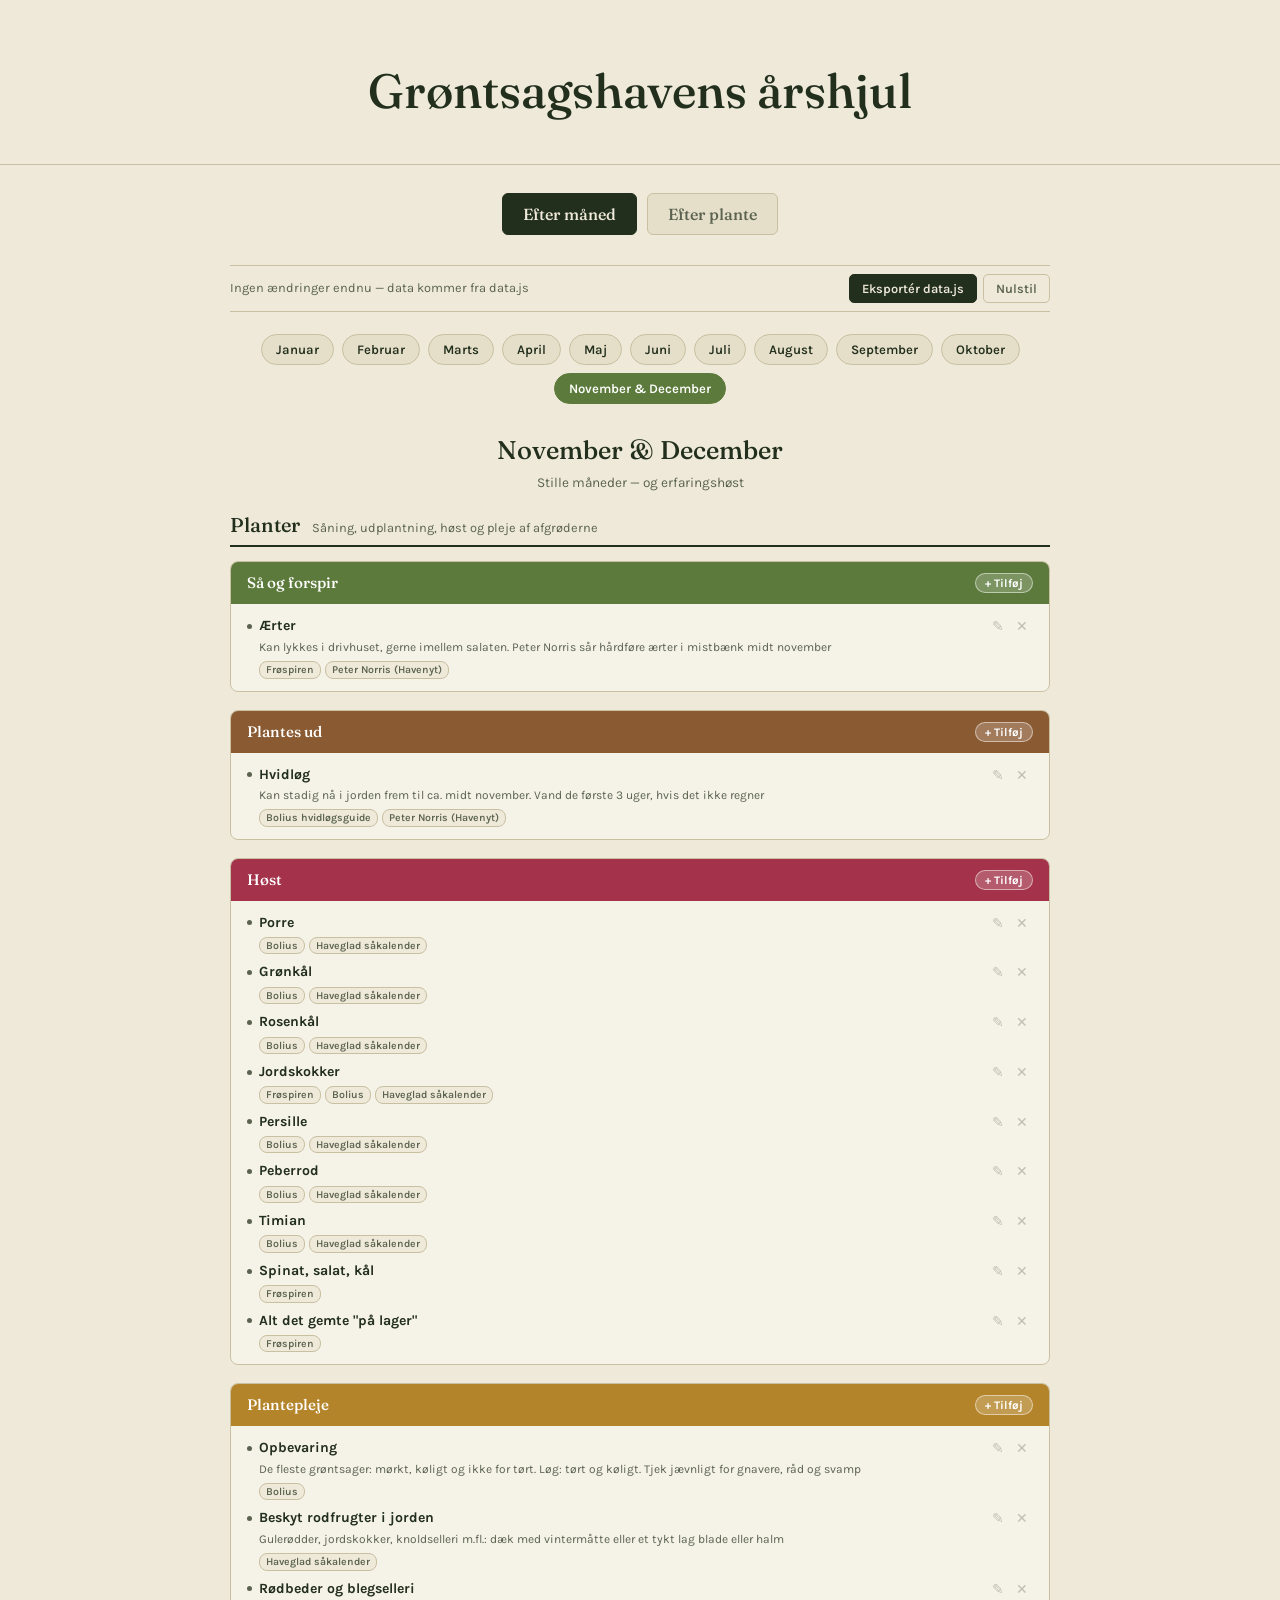
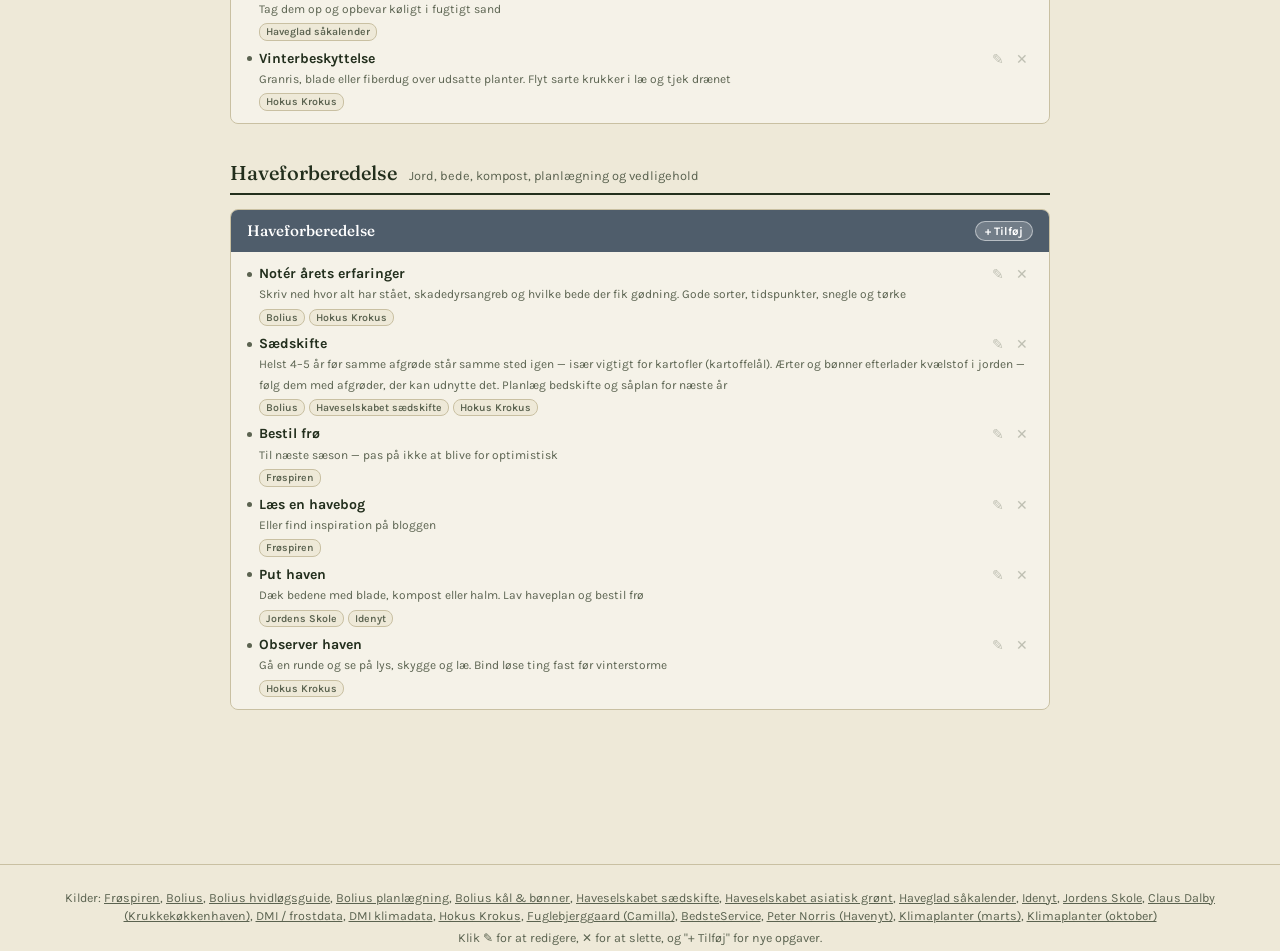
==== koekkenhave project/index.html @ a4cba25d "Add files via upload" ====
<!DOCTYPE html>
<html lang="da">
<head>
<meta charset="UTF-8">
<meta name="viewport" content="width=device-width, initial-scale=1.0">
<title>Grøntsagshavens årshjul</title>
<link rel="preconnect" href="https://fonts.googleapis.com">
<link rel="preconnect" href="https://fonts.gstatic.com" crossorigin>
<link href="https://fonts.googleapis.com/css2?family=Fraunces:ital,opsz,wght@0,9..144,400;0,9..144,500;0,9..144,600&family=Karla:wght@400;500;600;700&display=swap" rel="stylesheet">
<link rel="stylesheet" href="style.css">
</head>
<body>

  <header class="hero">
    <h1>Grøntsagshavens årshjul</h1>
  </header>

  <main class="wrap">

    <nav class="tabs">
      <button class="tab-btn active" data-tab="monthView">Efter måned</button>
      <button class="tab-btn" data-tab="plantView">Efter plante</button>
    </nav>

    <!-- Save / export bar -->
    <div class="savebar">
      <span id="saveStatus"></span>
      <span class="savebar-actions">
        <button id="exportBtn">Eksportér data.js</button>
        <button id="resetBtn" class="ghost">Nulstil</button>
      </span>
    </div>

    <section id="monthView" class="panel active">
      <div class="picker" id="monthPicker"></div>
      <div class="detail" id="monthDetail"></div>
    </section>

    <section id="plantView" class="panel">
      <input type="text" id="plantSearch" placeholder="Søg efter en afgrøde…">
      <div class="picker" id="plantPicker"></div>
      <div class="detail" id="plantDetail"></div>
    </section>

  </main>

  <!-- Popup form for adding/editing a task -->
  <dialog id="editDialog">
    <h3 id="dialogTitle">Tilføj opgave</h3>
    <label>Måned <select id="fMonth"></select></label>
    <label>Kategori <select id="fCat"></select></label>
    <label>Afgrøde / opgave <input type="text" id="fName" placeholder="fx Grønkål"></label>
    <label>Note <textarea id="fNote" rows="3" placeholder="Valgfrit — fx sort, tidspunkt, erfaring"></textarea></label>
    <div class="dialog-actions">
      <button id="fCancel" class="ghost">Annullér</button>
      <button id="fSave">Gem</button>
    </div>
  </dialog>

  <footer>
    <p id="sourceList"></p>
    <p>Klik ✎ for at redigere, ✕ for at slette, og "+ Tilføj" for nye opgaver.</p>
  </footer>

  <script src="data.js"></script>
  <script src="app.js"></script>
</body>
</html>
---- koekkenhave project/style.css ----
:root{
  --paper:#EEE9D8;
  --paper-alt:#E5DFC9;
  --ink:#232F1D;
  --ink-soft:#5B6350;
  --line:#C9C0A2;
  --grow:#5C7A3B;    /* Så og forspir */
  --grow-bg:#DCE6C9;
  --plant:#8A5A32;   /* Plantes ud */
  --plant-bg:#E9DAC4;
  --harvest:#A3324A; /* Høst */
  --harvest-bg:#EFD3D8;
  --tips:#B4842A;    /* Plantepleje */
  --tips-bg:#F1E1B8;
  --prep:#4F5D6B;    /* Haveforberedelse */
  --prep-bg:#DDE2E6;
}

*{box-sizing:border-box;}
html,body{margin:0;padding:0;}
body{
  background:var(--paper);
  color:var(--ink);
  font-family:'Karla', sans-serif;
  line-height:1.45;
}

.wrap{max-width:860px;margin:0 auto;padding:0 20px 80px;}

/* ---------- HERO ---------- */
header.hero{
  padding:56px 20px 28px;
  text-align:center;
  border-bottom:1px solid var(--line);
  margin-bottom:28px;
}
header.hero h1{
  font-family:'Fraunces', serif;
  font-weight:500;
  font-size:clamp(2rem, 5vw, 3rem);
  margin:0 0 10px;
}
header.hero p{
  max-width:520px;
  margin:0 auto;
  color:var(--ink-soft);
  font-size:.9rem;
}

/* ---------- TABS ---------- */
.tabs{
  display:flex;
  justify-content:center;
  gap:10px;
  margin-bottom:30px;
}
.tab-btn{
  font-family:'Fraunces', serif;
  font-size:1rem;
  font-weight:500;
  background:var(--paper-alt);
  border:1px solid var(--line);
  border-radius:6px;
  padding:10px 20px;
  cursor:pointer;
  color:var(--ink-soft);
}
.tab-btn.active{
  background:var(--ink);
  color:var(--paper);
  border-color:var(--ink);
}

.panel{display:none;}
.panel.active{display:block;}

/* ---------- PICKERS (month / plant buttons) ---------- */
.picker{
  display:flex;
  flex-wrap:wrap;
  gap:8px;
  justify-content:center;
  margin-bottom:28px;
}
.picker button{
  font-family:'Karla', sans-serif;
  font-size:.82rem;
  font-weight:600;
  background:var(--paper-alt);
  border:1px solid var(--line);
  border-radius:20px;
  padding:7px 14px;
  cursor:pointer;
  color:var(--ink);
}
.picker button.selected{
  background:var(--grow);
  border-color:var(--grow);
  color:#fff;
}

#plantSearch{
  display:block;
  width:100%;
  max-width:320px;
  margin:0 auto 18px;
  font-family:'Karla', sans-serif;
  font-size:.9rem;
  padding:9px 14px;
  border:1px solid var(--line);
  border-radius:20px;
  background:var(--paper-alt);
  color:var(--ink);
}

/* ---------- DETAIL CARDS ---------- */
.detail{min-height:120px;}

.category{
  margin-bottom:18px;
  border:1px solid var(--line);
  border-radius:8px;
  overflow:hidden;
}
.category h3{
  margin:0;
  padding:10px 16px;
  font-family:'Fraunces', serif;
  font-weight:500;
  font-size:.95rem;
  color:#fff;
}
.category.sow h3{background:var(--grow);}
.category.plantOut h3{background:var(--plant);}
.category.harvest h3{background:var(--harvest);}
.category.tips h3{background:var(--tips);}

.category ul{list-style:none;margin:0;padding:12px 16px;background:rgba(255,255,255,.4);}
.category li{margin:0 0 8px;padding-left:12px;position:relative;font-size:.88rem;}
.category li:last-child{margin-bottom:0;}
.category li::before{
  content:"";
  position:absolute;left:0;top:.55em;
  width:5px;height:5px;border-radius:50%;
  background:var(--ink-soft);
}
.category li b{display:block;}
.category li span{color:var(--ink-soft);font-size:.85em;}

.month-header{
  text-align:center;
  margin-bottom:18px;
}
.month-header h2{
  font-family:'Fraunces', serif;
  font-weight:500;
  margin:0;
  font-size:1.6rem;
}
.month-header p{color:var(--ink-soft);margin:4px 0 0;font-size:.85rem;}

.plant-year-item{
  border-bottom:1px solid var(--line);
  padding:10px 0;
}
.plant-year-item:last-child{border-bottom:none;}
.plant-year-item .m-label{
  font-family:'Fraunces', serif;
  font-weight:600;
  margin-right:8px;
}
.plant-year-item .cat-tag{
  display:inline-block;
  font-size:.7rem;
  font-weight:700;
  padding:2px 8px;
  border-radius:10px;
  color:#fff;
  margin-right:6px;
}
.cat-tag.sow{background:var(--grow);}
.cat-tag.plantOut{background:var(--plant);}
.cat-tag.harvest{background:var(--harvest);}
.cat-tag.tips{background:var(--tips);}

.empty-msg{
  text-align:center;
  color:var(--ink-soft);
  font-style:italic;
  padding:30px 0;
}

footer{
  text-align:center;
  margin-top:40px;
  padding-top:20px;
  border-top:1px solid var(--line);
  color:var(--ink-soft);
  font-size:.78rem;
}
footer code{background:var(--paper-alt);padding:1px 5px;border-radius:3px;}

@media (max-width:600px){
  header.hero{padding:40px 16px 22px;}
  .wrap{padding:0 14px 60px;}
}

/* ---------- SOURCE TAGS ---------- */
.src-tags{margin-top:4px;display:flex;gap:4px;flex-wrap:wrap;}
.src-tag{
  font-size:.66rem;
  font-weight:600;
  color:var(--ink-soft);
  border:1px solid var(--line);
  border-radius:8px;
  padding:0 6px;
  text-decoration:none;
  background:var(--paper);
}
a.src-tag:hover{color:var(--ink);border-color:var(--ink-soft);}
footer a{color:var(--ink-soft);}
footer p{margin:4px 0;}
#climateNote{max-width:640px !important;}

/* ---------- CLIMATE BOX ---------- */
.climate{
  border:1px solid var(--line);
  border-radius:8px;
  background:var(--paper-alt);
  margin-bottom:26px;
}
.climate summary{
  cursor:pointer;
  padding:14px 18px;
  list-style-position:outside;
}
#climateTitle{
  display:block;
  font-family:'Fraunces', serif;
  font-weight:500;
  font-size:1.1rem;
}
#climateSummary{display:block;color:var(--ink-soft);font-size:.88rem;margin-top:4px;}
.facts{
  display:grid;
  grid-template-columns:repeat(auto-fit, minmax(240px, 1fr));
  gap:10px 20px;
  padding:4px 18px 18px;
}
.fact b{display:block;font-size:.82rem;}
.fact span{font-size:.84rem;color:var(--ink-soft);}

/* ---------- SAVE BAR ---------- */
.savebar{
  display:flex;
  justify-content:space-between;
  align-items:center;
  gap:10px;
  flex-wrap:wrap;
  font-size:.8rem;
  color:var(--ink-soft);
  border-top:1px solid var(--line);
  border-bottom:1px solid var(--line);
  padding:8px 0;
  margin-bottom:22px;
}
.savebar-actions{display:flex;gap:6px;}

button#exportBtn, #fSave{
  font-family:'Karla',sans-serif;font-weight:600;font-size:.8rem;
  background:var(--ink);color:var(--paper);
  border:1px solid var(--ink);border-radius:5px;padding:6px 12px;cursor:pointer;
}
button.ghost{
  font-family:'Karla',sans-serif;font-weight:600;font-size:.8rem;
  background:none;color:var(--ink-soft);
  border:1px solid var(--line);border-radius:5px;padding:6px 12px;cursor:pointer;
}
button:focus-visible{outline:2px solid var(--grow);outline-offset:2px;}

/* ---------- EDIT CONTROLS ---------- */
.category h3{display:flex;justify-content:space-between;align-items:center;}
.add-btn{
  font-family:'Karla',sans-serif;font-size:.72rem;font-weight:700;
  background:rgba(255,255,255,.2);color:#fff;
  border:1px solid rgba(255,255,255,.5);border-radius:10px;
  padding:2px 9px;cursor:pointer;
}
.add-btn:hover{background:rgba(255,255,255,.35);}

.item-actions{float:right;display:flex;gap:2px;opacity:.35;transition:opacity .15s;}
li:hover .item-actions, .plant-year-item:hover .item-actions,
.item-actions:focus-within{opacity:1;}
@media (hover:none){ .item-actions{opacity:.8;} }
.icon-btn{
  background:none;border:none;cursor:pointer;
  font-size:.85rem;color:var(--ink-soft);padding:2px 5px;border-radius:4px;
}
.icon-btn:hover{background:var(--paper);color:var(--ink);}

.src-tag.own{background:var(--grow-bg);color:var(--grow);border-color:var(--grow);}
.empty-msg.small{padding:14px 16px;margin:0;}
.py-note{margin-top:4px;color:var(--ink-soft);font-size:.85rem;}

/* ---------- DIALOG ---------- */
dialog{
  border:1px solid var(--line);
  border-radius:10px;
  background:var(--paper);
  color:var(--ink);
  padding:22px;
  width:min(420px, 92vw);
}
dialog::backdrop{background:rgba(35,47,29,.45);}
dialog h3{font-family:'Fraunces',serif;font-weight:500;margin:0 0 14px;}
dialog label{display:block;font-size:.8rem;font-weight:600;margin-bottom:12px;}
dialog input, dialog select, dialog textarea{
  display:block;width:100%;margin-top:4px;
  font-family:'Karla',sans-serif;font-size:.9rem;
  padding:8px 10px;border:1px solid var(--line);border-radius:6px;
  background:var(--paper-alt);color:var(--ink);
}
.dialog-actions{display:flex;justify-content:flex-end;gap:8px;margin-top:6px;}

/* ---------- PLANT PROFILE ---------- */
.profile{
  border:1px solid var(--line);
  border-radius:8px;
  background:rgba(255,255,255,.45);
  padding:18px 20px;
  margin-bottom:22px;
}
.profile-head{display:flex;align-items:center;justify-content:space-between;gap:10px;flex-wrap:wrap;}
.profile-head h2{font-family:'Fraunces',serif;font-weight:500;margin:0;font-size:1.5rem;}
.method-badge{
  font-size:.72rem;font-weight:700;
  background:var(--grow);color:#fff;
  border-radius:10px;padding:3px 10px;
}
.p-group{color:var(--ink-soft);font-size:.8rem;margin:4px 0 12px;}
.p-row{display:grid;grid-template-columns:150px 1fr;gap:12px;padding:8px 0;border-top:1px solid var(--line);font-size:.88rem;}
.p-row b{font-weight:700;}
.p-conflict{font-size:.8rem;background:var(--tips-bg);border-radius:6px;padding:8px 10px;margin:10px 0 4px;}
.tasks-title{font-family:'Fraunces',serif;font-weight:500;font-size:1.05rem;margin:0 0 6px;}
.py-name{font-size:.82rem;color:var(--ink-soft);margin-left:4px;}
.picker-label{width:100%;text-align:center;font-size:.75rem;color:var(--ink-soft);margin-top:6px;}
@media (max-width:600px){ .p-row{grid-template-columns:1fr;gap:2px;} }

/* ---------- MONTH SECTIONS: Planter / Haveforberedelse ---------- */
.month-section{margin-bottom:34px;}
.section-head{
  display:flex;align-items:baseline;gap:12px;flex-wrap:wrap;
  border-bottom:2px solid var(--ink);
  padding-bottom:6px;margin-bottom:14px;
}
.section-head h2{font-family:'Fraunces',serif;font-weight:500;font-size:1.25rem;margin:0;}
.section-head p{margin:0;color:var(--ink-soft);font-size:.8rem;}
.category.care h3{background:var(--tips);}
.category.prep h3{background:var(--prep);}
.cat-tag.care{background:var(--tips);}
.cat-tag.prep{background:var(--prep);}
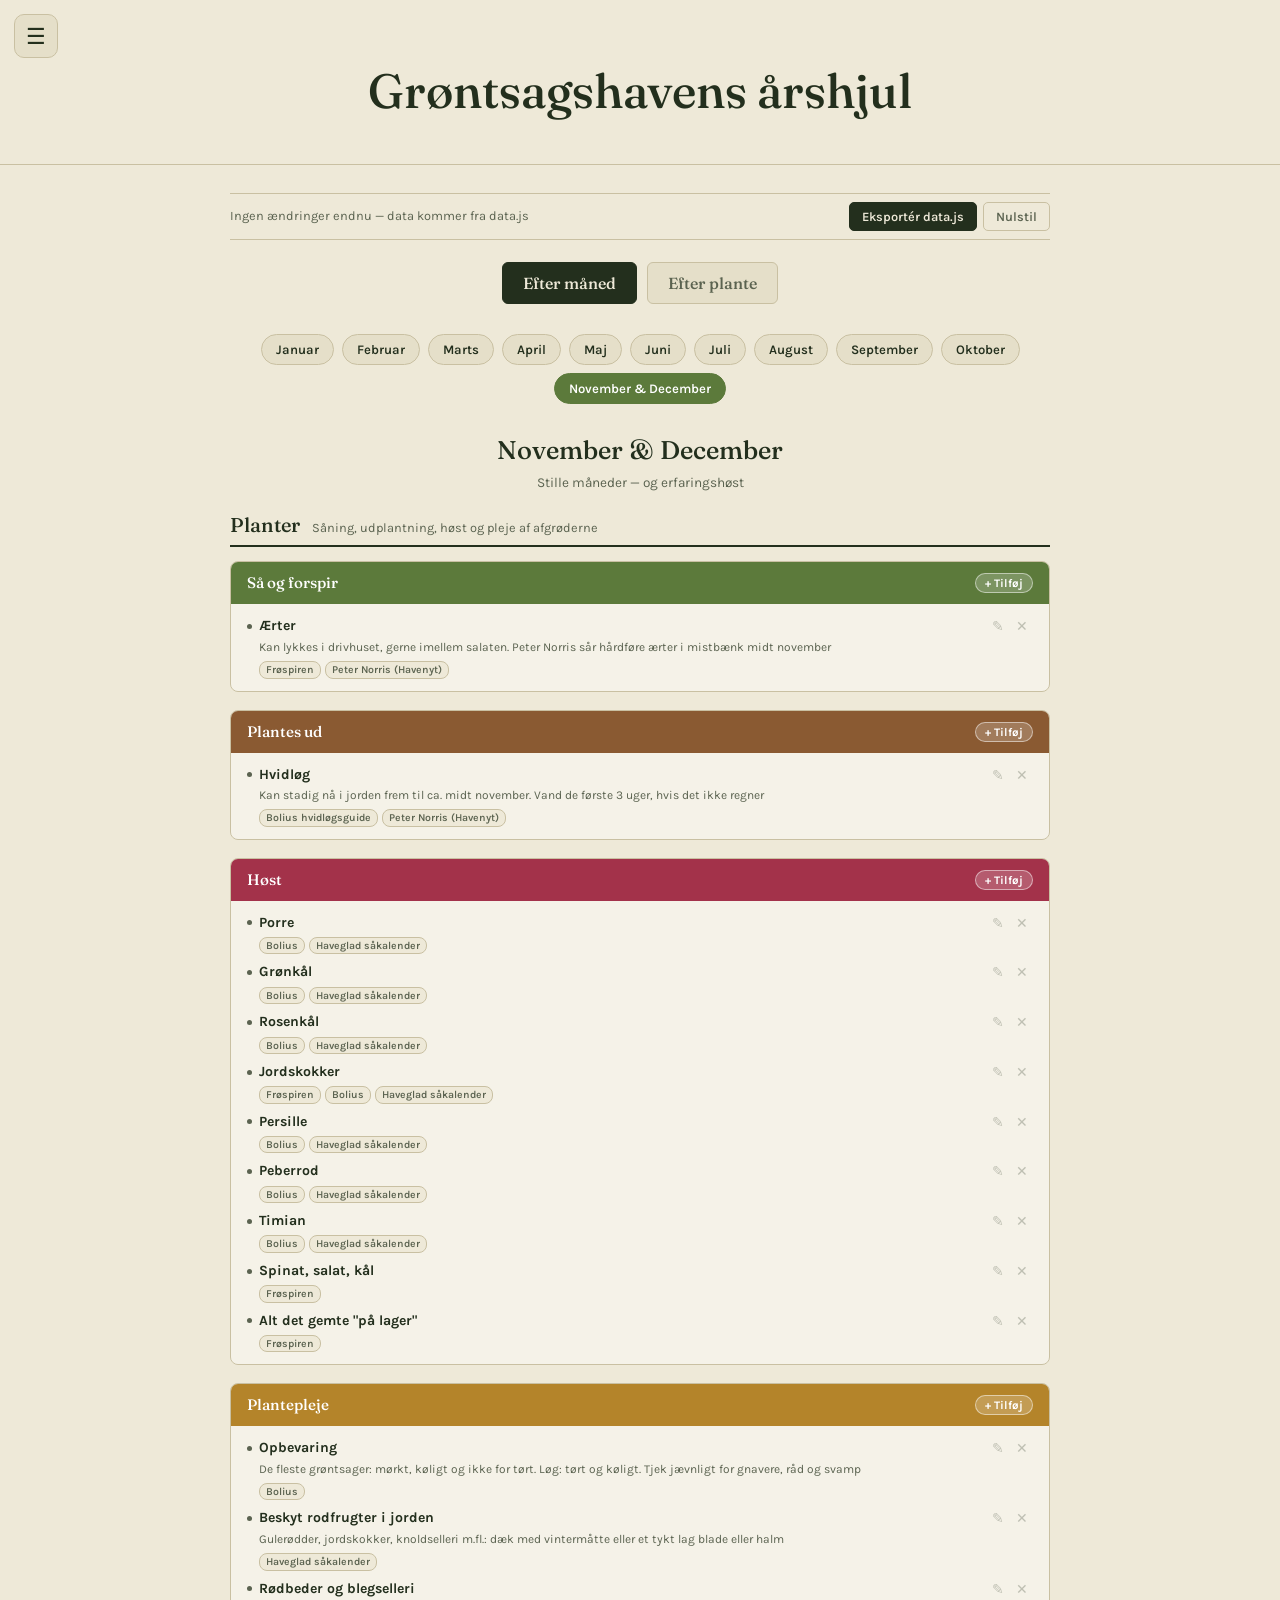
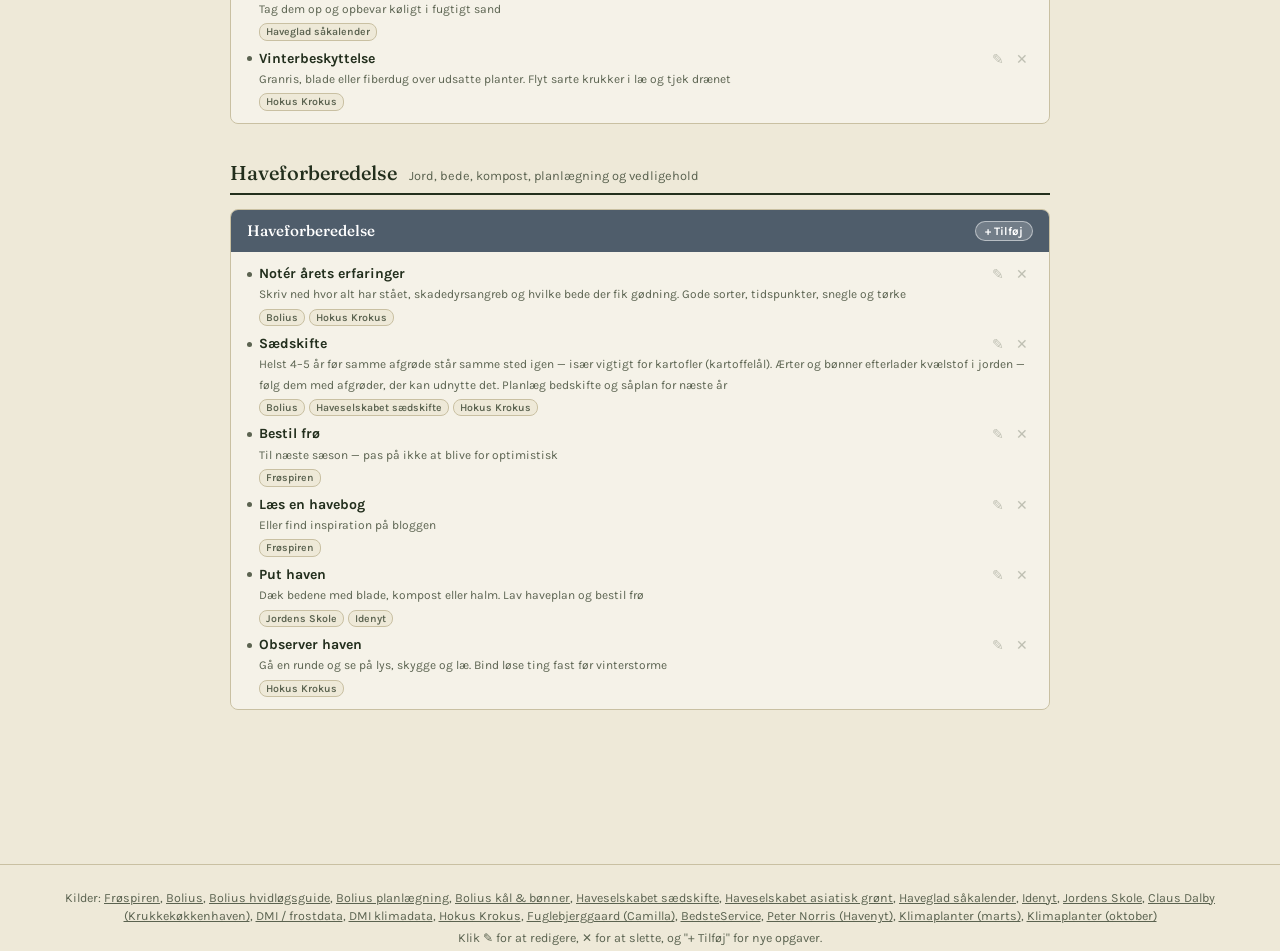
==== commit 0f5cd0c1: "WIP" ====
--- a/koekkenhave project/index.html
+++ b/koekkenhave project/index.html
@@ -11,16 +11,18 @@
 </head>
 <body>
 
+  <button id="menuBtn" class="menu-btn" aria-label="Menu" aria-expanded="false" aria-controls="sideMenu">☰</button>
+  <div id="menuBackdrop" class="menu-backdrop" hidden></div>
+  <nav id="sideMenu" class="side-menu" aria-label="Hovedmenu">
+    <a href="#wheel" class="menu-item" data-page="wheel">Grøntsagshavens årshjul</a>
+    <a href="#layout" class="menu-item" data-page="layout">Garden Layout</a>
+  </nav>
+
   <header class="hero">
-    <h1>Grøntsagshavens årshjul</h1>
+    <h1 id="pageTitle">Grøntsagshavens årshjul</h1>
   </header>
 
   <main class="wrap">
-
-    <nav class="tabs">
-      <button class="tab-btn active" data-tab="monthView">Efter måned</button>
-      <button class="tab-btn" data-tab="plantView">Efter plante</button>
-    </nav>
 
     <!-- Save / export bar -->
     <div class="savebar">
@@ -30,6 +32,12 @@
         <button id="resetBtn" class="ghost">Nulstil</button>
       </span>
     </div>
+
+    <div id="pageWheel" class="page active">
+    <nav class="tabs">
+      <button class="tab-btn active" data-tab="monthView">Efter måned</button>
+      <button class="tab-btn" data-tab="plantView">Efter plante</button>
+    </nav>
 
     <section id="monthView" class="panel active">
       <div class="picker" id="monthPicker"></div>
@@ -41,6 +49,17 @@
       <div class="picker" id="plantPicker"></div>
       <div class="detail" id="plantDetail"></div>
     </section>
+    </div>
+
+    <div id="pageLayout" class="page">
+      <p class="layout-intro">12 bede (1 m brede; stierne er tegnet halvt så brede som i virkeligheden). Klik på et bed for at vælge op til 3 afgrøder.</p>
+      <div class="layout-actions">
+        <button id="exportLayoutBtn">Eksportér garden-data.json</button>
+        <button id="importLayoutBtn" class="ghost">Importér…</button>
+        <input type="file" id="importLayoutInput" accept="application/json,.json" hidden>
+      </div>
+      <div class="garden-scroll"><div id="gardenGrid" class="garden-grid"></div></div>
+    </div>
 
   </main>
 
@@ -57,6 +76,17 @@
     </div>
   </dialog>
 
+  <dialog id="bedDialog">
+    <h3 id="bedDialogTitle">Bed</h3>
+    <label>Afgrøde 1 <select id="bedCrop1"></select></label>
+    <label>Afgrøde 2 <select id="bedCrop2"></select></label>
+    <label>Afgrøde 3 <select id="bedCrop3"></select></label>
+    <div class="dialog-actions">
+      <button id="bedCancel" class="ghost">Annullér</button>
+      <button id="bedSave">Gem</button>
+    </div>
+  </dialog>
+
   <footer>
     <p id="sourceList"></p>
     <p>Klik ✎ for at redigere, ✕ for at slette, og "+ Tilføj" for nye opgaver.</p>
--- a/koekkenhave project/style.css
+++ b/koekkenhave project/style.css
@@ -359,3 +359,62 @@
 .category.prep h3{background:var(--prep);}
 .cat-tag.care{background:var(--tips);}
 .cat-tag.prep{background:var(--prep);}
+
+/* ---------- BURGER MENU ---------- */
+.menu-btn{
+  position:fixed;top:14px;left:14px;z-index:30;
+  width:44px;height:44px;border-radius:10px;
+  background:var(--paper-alt);border:1px solid var(--line);
+  color:var(--ink);font-size:1.4rem;cursor:pointer;
+}
+.menu-backdrop{position:fixed;inset:0;background:rgba(35,47,29,.35);z-index:40;}
+.menu-backdrop[hidden]{display:none;}
+.side-menu{
+  position:fixed;top:0;left:0;bottom:0;width:280px;max-width:85vw;z-index:50;
+  background:var(--paper);border-right:1px solid var(--line);
+  padding:70px 16px 16px;transform:translateX(-100%);transition:transform .2s;
+  display:flex;flex-direction:column;gap:6px;
+}
+.side-menu.open{transform:none;box-shadow:4px 0 24px rgba(0,0,0,.15);}
+.menu-item{
+  padding:12px 14px;border-radius:10px;color:var(--ink);text-decoration:none;
+  font-family:'Fraunces', serif;font-size:1.05rem;
+}
+.menu-item:hover{background:var(--paper-alt);}
+.menu-item.active{background:var(--ink);color:var(--paper);}
+
+/* ---------- PAGES ---------- */
+.page{display:none;}
+.page.active{display:block;}
+
+/* ---------- GARDEN LAYOUT ---------- */
+.layout-intro{text-align:center;color:var(--ink-soft);font-size:.9rem;margin:0 0 20px;}
+.garden-scroll{overflow-x:auto;padding-bottom:12px;}
+.garden-grid{
+  --m:90px; /* 1 metre on screen */
+  --gap:calc(var(--m) * .5); /* paths: real life 1 m, drawn at half for UX */
+  display:grid;
+  grid-template-columns:var(--m) var(--gap) var(--m) var(--gap) var(--m);
+  column-gap:0;row-gap:0;
+  width:max-content;
+  padding:var(--gap);
+  background:#D8C29D; /* light brown paths */
+  border-radius:10px;
+  margin:0 auto;
+}
+.bed{
+  box-sizing:border-box;
+  background:var(--paper-alt);border:2px dashed var(--line);border-radius:6px;
+  display:flex;flex-direction:column;align-items:center;
+  padding:4px 3px;text-align:center;cursor:pointer;overflow:auto;
+}
+.bed:hover,.bed:focus-visible{border-color:var(--grow);outline:none;}
+.bed.filled{background:var(--grow-bg);border:2px solid var(--grow);}
+.bed-num{font-size:.7rem;color:var(--ink-soft);font-weight:600;}
+.bed-size{font-size:.65rem;color:var(--ink-soft);}
+.bed-empty{color:var(--ink-soft);font-size:.8rem;font-style:italic;}
+.bed-crop{font-weight:700;font-size:.75rem;line-height:1.1;color:var(--ink);overflow-wrap:anywhere;}
+a.bed-crop{text-decoration:underline;text-decoration-color:var(--grow);text-underline-offset:3px;}
+a.bed-crop:hover{color:var(--grow);}
+.bed-crops,.bed-empty{flex:1;display:flex;flex-direction:column;gap:4px;align-items:center;justify-content:center;}
+.layout-actions{display:flex;justify-content:center;gap:8px;margin-bottom:16px;}
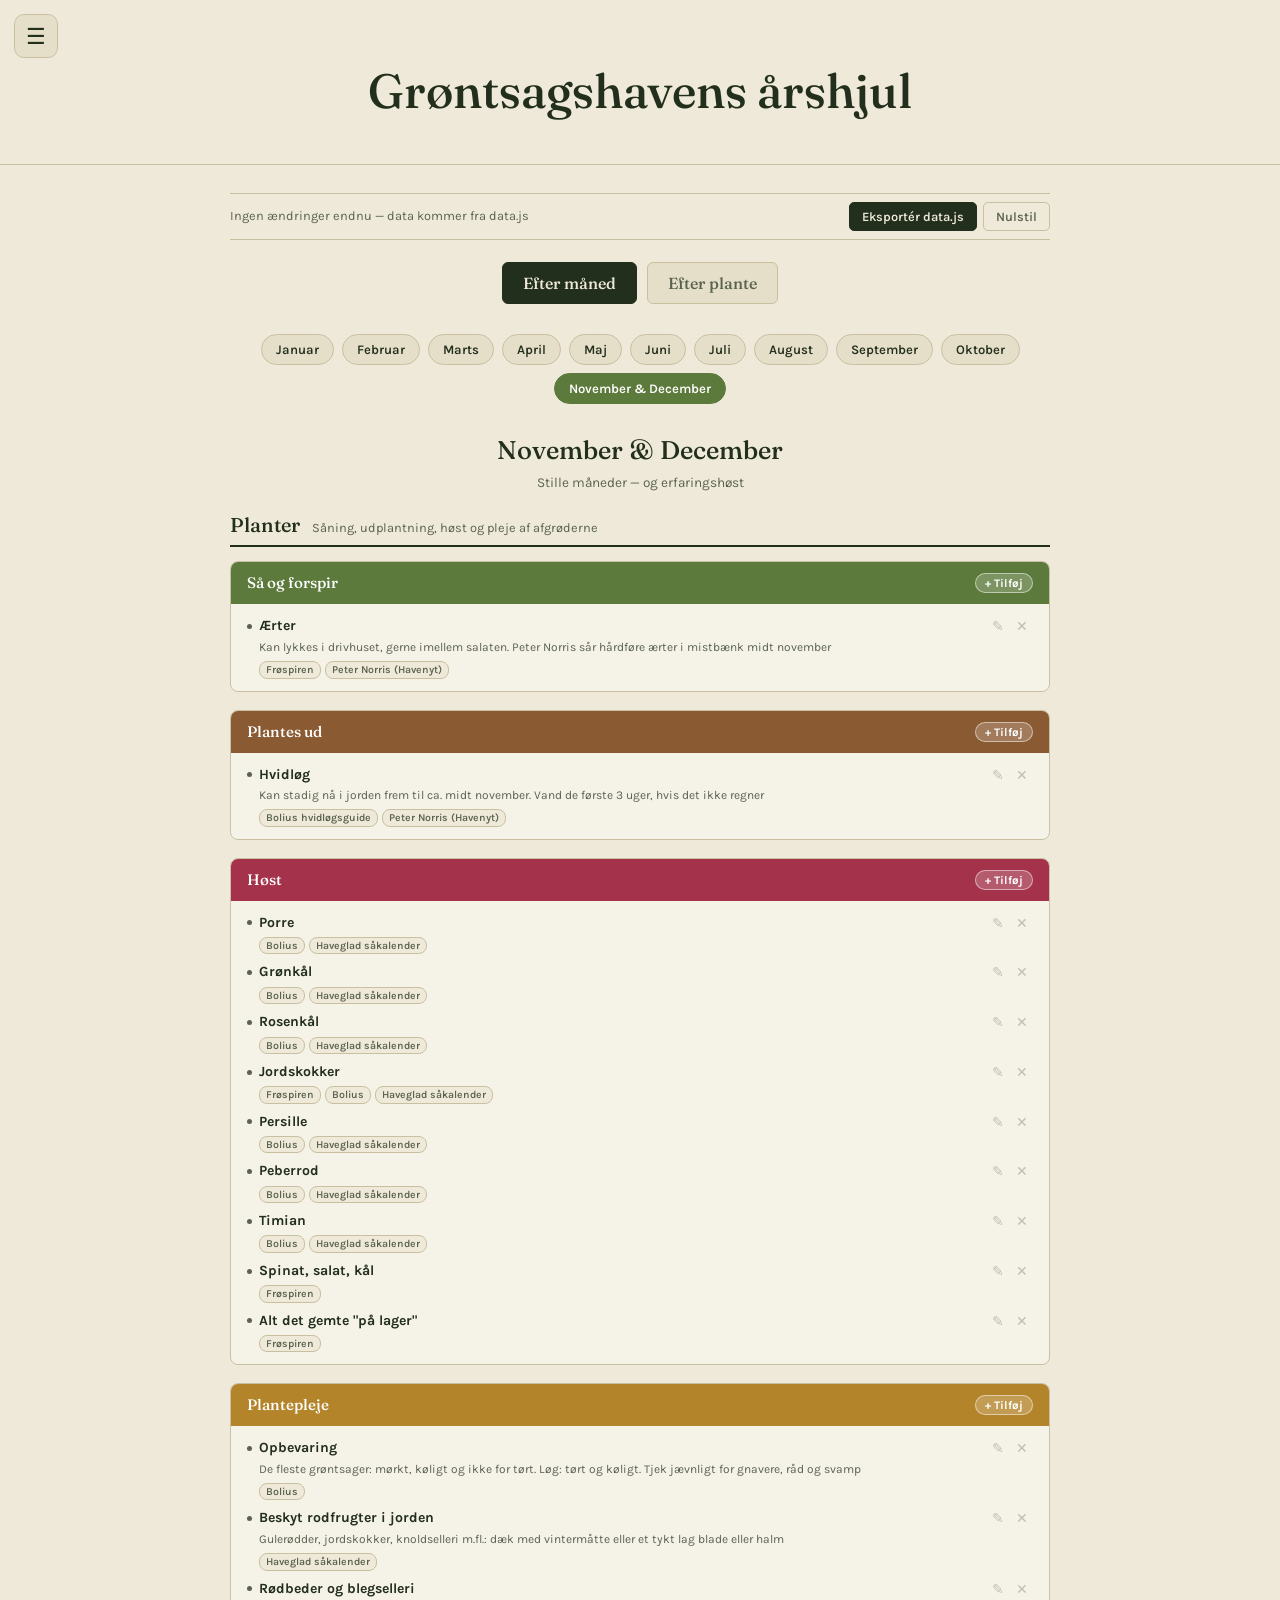
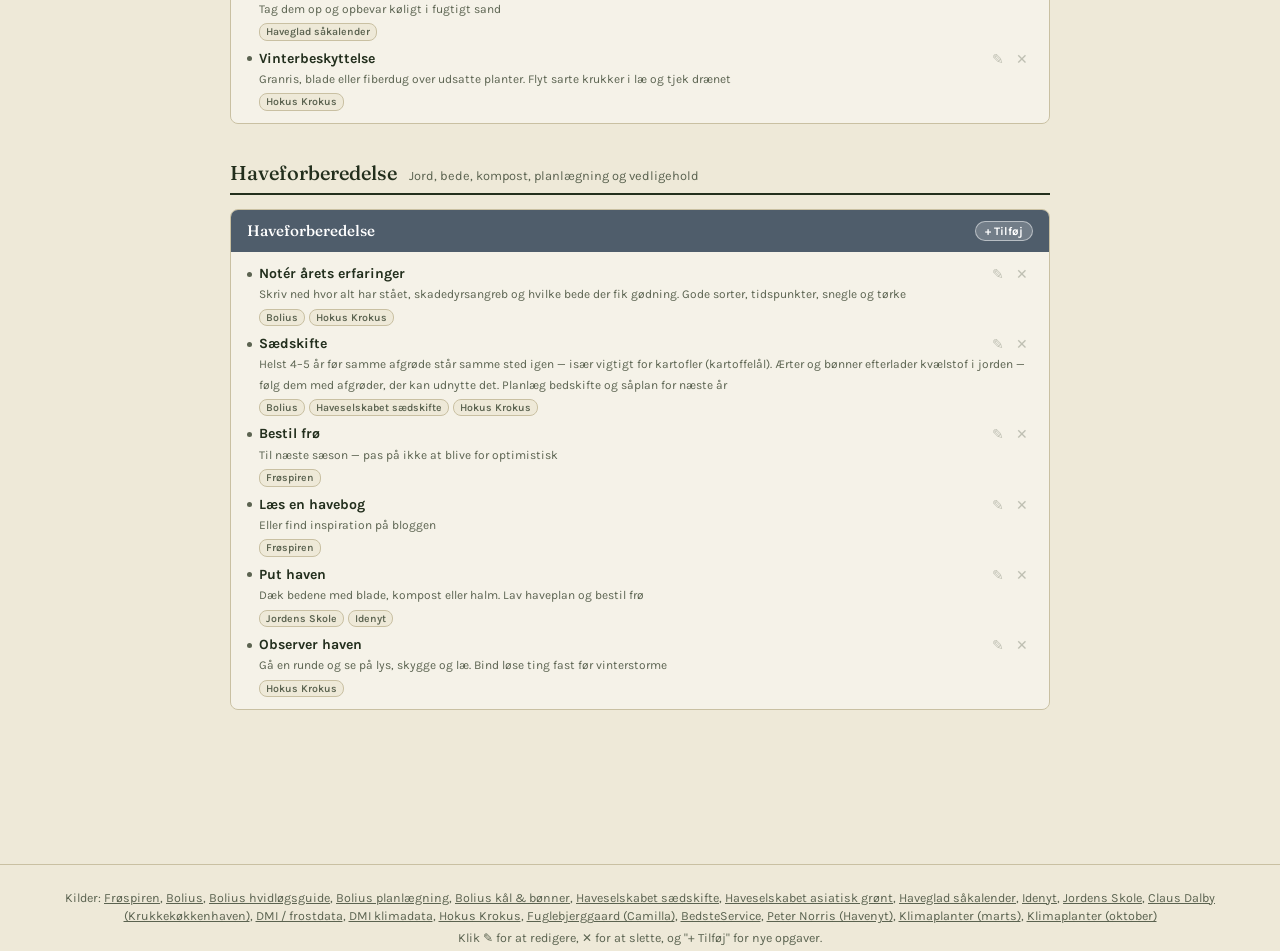
==== commit bf5d9d80: "pew" ====
--- a/koekkenhave project/index.html
+++ b/koekkenhave project/index.html
@@ -8,15 +8,10 @@
 <link rel="preconnect" href="https://fonts.gstatic.com" crossorigin>
 <link href="https://fonts.googleapis.com/css2?family=Fraunces:ital,opsz,wght@0,9..144,400;0,9..144,500;0,9..144,600&family=Karla:wght@400;500;600;700&display=swap" rel="stylesheet">
 <link rel="stylesheet" href="style.css">
+<link rel="stylesheet" href="layout.css">
+<link rel="stylesheet" href="menu.css">
 </head>
 <body>
-
-  <button id="menuBtn" class="menu-btn" aria-label="Menu" aria-expanded="false" aria-controls="sideMenu">☰</button>
-  <div id="menuBackdrop" class="menu-backdrop" hidden></div>
-  <nav id="sideMenu" class="side-menu" aria-label="Hovedmenu">
-    <a href="#wheel" class="menu-item" data-page="wheel">Grøntsagshavens årshjul</a>
-    <a href="#layout" class="menu-item" data-page="layout">Garden Layout</a>
-  </nav>
 
   <header class="hero">
     <h1 id="pageTitle">Grøntsagshavens årshjul</h1>
@@ -51,16 +46,6 @@
     </section>
     </div>
 
-    <div id="pageLayout" class="page">
-      <p class="layout-intro">12 bede (1 m brede; stierne er tegnet halvt så brede som i virkeligheden). Klik på et bed for at vælge op til 3 afgrøder.</p>
-      <div class="layout-actions">
-        <button id="exportLayoutBtn">Eksportér garden-data.json</button>
-        <button id="importLayoutBtn" class="ghost">Importér…</button>
-        <input type="file" id="importLayoutInput" accept="application/json,.json" hidden>
-      </div>
-      <div class="garden-scroll"><div id="gardenGrid" class="garden-grid"></div></div>
-    </div>
-
   </main>
 
   <!-- Popup form for adding/editing a task -->
@@ -76,17 +61,6 @@
     </div>
   </dialog>
 
-  <dialog id="bedDialog">
-    <h3 id="bedDialogTitle">Bed</h3>
-    <label>Afgrøde 1 <select id="bedCrop1"></select></label>
-    <label>Afgrøde 2 <select id="bedCrop2"></select></label>
-    <label>Afgrøde 3 <select id="bedCrop3"></select></label>
-    <div class="dialog-actions">
-      <button id="bedCancel" class="ghost">Annullér</button>
-      <button id="bedSave">Gem</button>
-    </div>
-  </dialog>
-
   <footer>
     <p id="sourceList"></p>
     <p>Klik ✎ for at redigere, ✕ for at slette, og "+ Tilføj" for nye opgaver.</p>
@@ -94,5 +68,7 @@
 
   <script src="data.js"></script>
   <script src="app.js"></script>
+  <script src="layout.js"></script>
+  <script src="menu.js"></script>
 </body>
 </html>
--- a/koekkenhave project/style.css
+++ b/koekkenhave project/style.css
@@ -359,62 +359,3 @@
 .category.prep h3{background:var(--prep);}
 .cat-tag.care{background:var(--tips);}
 .cat-tag.prep{background:var(--prep);}
-
-/* ---------- BURGER MENU ---------- */
-.menu-btn{
-  position:fixed;top:14px;left:14px;z-index:30;
-  width:44px;height:44px;border-radius:10px;
-  background:var(--paper-alt);border:1px solid var(--line);
-  color:var(--ink);font-size:1.4rem;cursor:pointer;
-}
-.menu-backdrop{position:fixed;inset:0;background:rgba(35,47,29,.35);z-index:40;}
-.menu-backdrop[hidden]{display:none;}
-.side-menu{
-  position:fixed;top:0;left:0;bottom:0;width:280px;max-width:85vw;z-index:50;
-  background:var(--paper);border-right:1px solid var(--line);
-  padding:70px 16px 16px;transform:translateX(-100%);transition:transform .2s;
-  display:flex;flex-direction:column;gap:6px;
-}
-.side-menu.open{transform:none;box-shadow:4px 0 24px rgba(0,0,0,.15);}
-.menu-item{
-  padding:12px 14px;border-radius:10px;color:var(--ink);text-decoration:none;
-  font-family:'Fraunces', serif;font-size:1.05rem;
-}
-.menu-item:hover{background:var(--paper-alt);}
-.menu-item.active{background:var(--ink);color:var(--paper);}
-
-/* ---------- PAGES ---------- */
-.page{display:none;}
-.page.active{display:block;}
-
-/* ---------- GARDEN LAYOUT ---------- */
-.layout-intro{text-align:center;color:var(--ink-soft);font-size:.9rem;margin:0 0 20px;}
-.garden-scroll{overflow-x:auto;padding-bottom:12px;}
-.garden-grid{
-  --m:90px; /* 1 metre on screen */
-  --gap:calc(var(--m) * .5); /* paths: real life 1 m, drawn at half for UX */
-  display:grid;
-  grid-template-columns:var(--m) var(--gap) var(--m) var(--gap) var(--m);
-  column-gap:0;row-gap:0;
-  width:max-content;
-  padding:var(--gap);
-  background:#D8C29D; /* light brown paths */
-  border-radius:10px;
-  margin:0 auto;
-}
-.bed{
-  box-sizing:border-box;
-  background:var(--paper-alt);border:2px dashed var(--line);border-radius:6px;
-  display:flex;flex-direction:column;align-items:center;
-  padding:4px 3px;text-align:center;cursor:pointer;overflow:auto;
-}
-.bed:hover,.bed:focus-visible{border-color:var(--grow);outline:none;}
-.bed.filled{background:var(--grow-bg);border:2px solid var(--grow);}
-.bed-num{font-size:.7rem;color:var(--ink-soft);font-weight:600;}
-.bed-size{font-size:.65rem;color:var(--ink-soft);}
-.bed-empty{color:var(--ink-soft);font-size:.8rem;font-style:italic;}
-.bed-crop{font-weight:700;font-size:.75rem;line-height:1.1;color:var(--ink);overflow-wrap:anywhere;}
-a.bed-crop{text-decoration:underline;text-decoration-color:var(--grow);text-underline-offset:3px;}
-a.bed-crop:hover{color:var(--grow);}
-.bed-crops,.bed-empty{flex:1;display:flex;flex-direction:column;gap:4px;align-items:center;justify-content:center;}
-.layout-actions{display:flex;justify-content:center;gap:8px;margin-bottom:16px;}
--- a/koekkenhave project/layout.css
+++ b/koekkenhave project/layout.css
@@ -0,0 +1,31 @@
+/* ---------- GARDEN LAYOUT ---------- */
+.layout-intro{text-align:center;color:var(--ink-soft);font-size:.9rem;margin:0 0 20px;}
+.garden-scroll{overflow-x:auto;padding-bottom:12px;}
+.garden-grid{
+  --m:90px; /* 1 metre on screen */
+  --gap:calc(var(--m) * .5); /* paths: real life 1 m, drawn at half for UX */
+  display:grid;
+  grid-template-columns:var(--m) var(--gap) var(--m) var(--gap) var(--m);
+  column-gap:0;row-gap:0;
+  width:max-content;
+  padding:var(--gap);
+  background:#D8C29D; /* light brown paths */
+  border-radius:10px;
+  margin:0 auto;
+}
+.bed{
+  box-sizing:border-box;
+  background:var(--paper-alt);border:2px dashed var(--line);border-radius:6px;
+  display:flex;flex-direction:column;align-items:center;
+  padding:4px 3px;text-align:center;cursor:pointer;overflow:auto;
+}
+.bed:hover,.bed:focus-visible{border-color:var(--grow);outline:none;}
+.bed.filled{background:var(--grow-bg);border:2px solid var(--grow);}
+.bed-num{font-size:.7rem;color:var(--ink-soft);font-weight:600;}
+.bed-size{font-size:.65rem;color:var(--ink-soft);}
+.bed-empty{color:var(--ink-soft);font-size:.8rem;font-style:italic;}
+.bed-crop{font-weight:700;font-size:.75rem;line-height:1.1;color:var(--ink);overflow-wrap:anywhere;}
+a.bed-crop{text-decoration:underline;text-decoration-color:var(--grow);text-underline-offset:3px;}
+a.bed-crop:hover{color:var(--grow);}
+.bed-crops,.bed-empty{flex:1;display:flex;flex-direction:column;gap:4px;align-items:center;justify-content:center;}
+.layout-actions{display:flex;justify-content:center;gap:8px;margin-bottom:16px;}
--- a/koekkenhave project/menu.css
+++ b/koekkenhave project/menu.css
@@ -0,0 +1,26 @@
+/* ---------- BURGER MENU ---------- */
+.menu-btn{
+  position:fixed;top:14px;left:14px;z-index:30;
+  width:44px;height:44px;border-radius:10px;
+  background:var(--paper-alt);border:1px solid var(--line);
+  color:var(--ink);font-size:1.4rem;cursor:pointer;
+}
+.menu-backdrop{position:fixed;inset:0;background:rgba(35,47,29,.35);z-index:40;}
+.menu-backdrop[hidden]{display:none;}
+.side-menu{
+  position:fixed;top:0;left:0;bottom:0;width:280px;max-width:85vw;z-index:50;
+  background:var(--paper);border-right:1px solid var(--line);
+  padding:70px 16px 16px;transform:translateX(-100%);transition:transform .2s;
+  display:flex;flex-direction:column;gap:6px;
+}
+.side-menu.open{transform:none;box-shadow:4px 0 24px rgba(0,0,0,.15);}
+.menu-item{
+  padding:12px 14px;border-radius:10px;color:var(--ink);text-decoration:none;
+  font-family:'Fraunces', serif;font-size:1.05rem;
+}
+.menu-item:hover{background:var(--paper-alt);}
+.menu-item.active{background:var(--ink);color:var(--paper);}
+
+/* ---------- PAGES ---------- */
+.page{display:none;}
+.page.active{display:block;}
